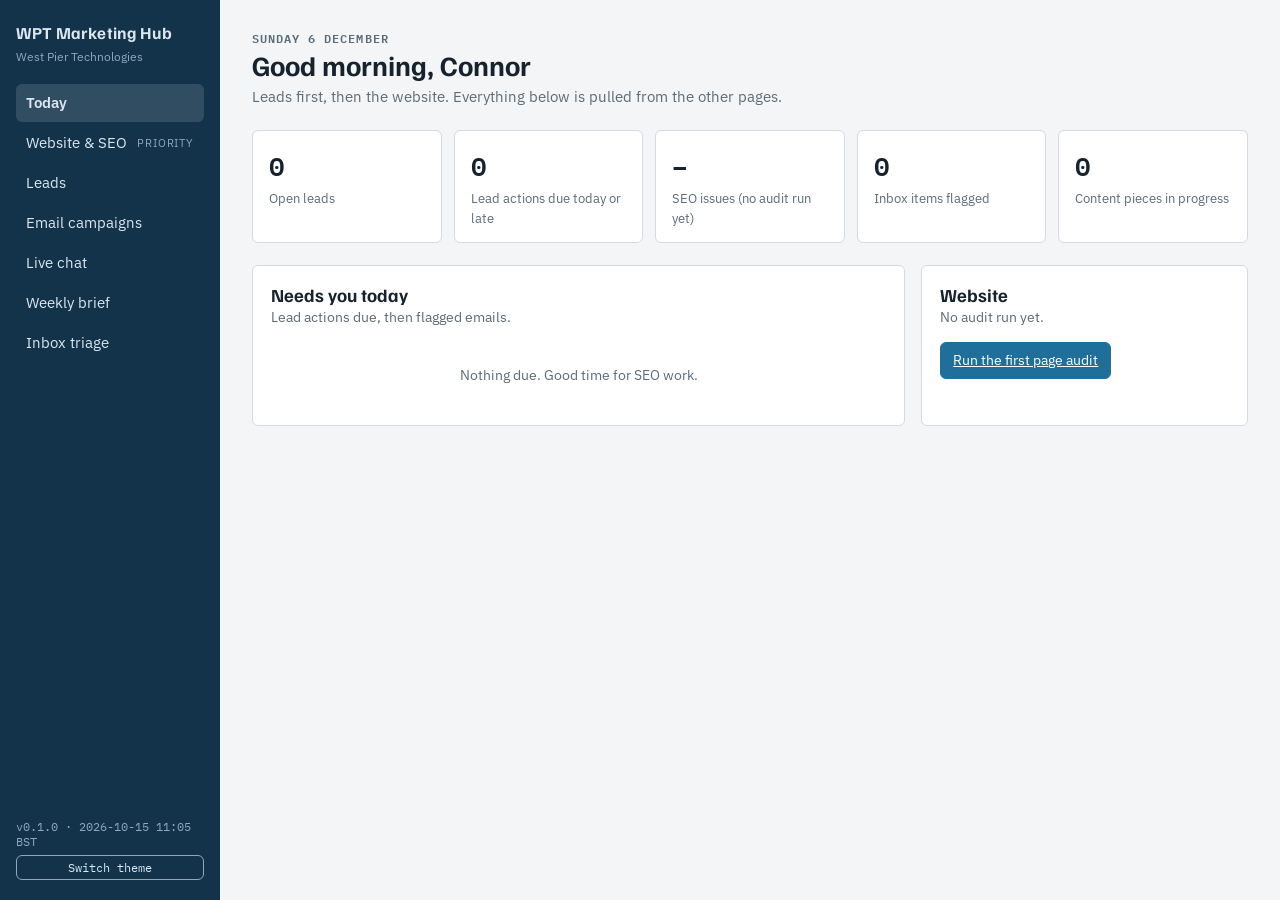
==== index.html @ 3bc54e57 "v0.1.0: First build of the hub with all seven pages Co-Authored-By: Claude Opus 5.5 <noreply@anthrop" ====
<!doctype html>
<html lang="en-GB">
<head>
<meta charset="utf-8">
<meta name="viewport" content="width=device-width, initial-scale=1, viewport-fit=cover">
<title>WPT Marketing Hub</title>
<meta name="claude:viewport-fit-sides" content="cover">
<link rel="preconnect" href="https://fonts.googleapis.com">
<link rel="preconnect" href="https://fonts.gstatic.com" crossorigin>
<link rel="stylesheet" href="https://fonts.googleapis.com/css2?family=Familjen+Grotesk:wght@500;600;700&family=IBM+Plex+Mono:wght@400;600&family=IBM+Plex+Sans:wght@400;500;600&display=swap">
<link rel="stylesheet" href="assets/styles.css">
</head>
<body>
<div class="app">
  <aside class="rail">
    <div class="brand"><b>WPT Marketing Hub</b><span>West Pier Technologies</span></div>
    <nav class="nav" id="nav" aria-label="Hub pages"></nav>
    <div class="rail-foot">
      <span id="version-tag"></span>
      <button type="button" id="theme-toggle">Switch theme</button>
    </div>
  </aside>
  <main id="main"></main>
</div>
<div class="toast" id="toast" role="status" aria-live="polite"></div>
<script src="assets/app.js"></script>
</body>
</html>
---- assets/styles.css ----
/* Layout: fixed left rail of pages, working area on the right. Rail becomes a top strip on phones.
   Colour: deep Channel blue for structure, sodium-lamp amber for things needing action. */
:root {
  --bg: #F3F5F7;
  --surface: #FFFFFF;
  --sunk: #E8ECF0;
  --line: #D3DAE1;
  --fg: #16232E;
  --muted: #5B6B78;
  --rail: #12334A;
  --rail-fg: #DCE7EF;
  --rail-muted: #8FA9BC;
  --accent: #1F6F9A;
  --accent-soft: #DCEBF4;
  --flag: #B86A00;
  --flag-soft: #FBEBD2;
  --good: #2E7D4F;
  --good-soft: #DDF0E4;
  --bad: #B23A3A;
  --bad-soft: #F7DEDE;
  --font-display: "Familjen Grotesk", "Helvetica Neue", Arial, sans-serif;
  --font-body: "IBM Plex Sans", "Segoe UI", Roboto, Arial, sans-serif;
  --font-mono: "IBM Plex Mono", ui-monospace, Menlo, Consolas, monospace;
  --radius: 6px;
}
@media (prefers-color-scheme: dark) {
  :root:not([data-theme="light"]) {
    --bg: #0E171E; --surface: #15222C; --sunk: #1B2B37; --line: #2A3C4A;
    --fg: #E3EAF0; --muted: #93A6B5; --rail: #0A1319; --rail-fg: #DCE7EF; --rail-muted: #7891A3;
    --accent: #5BB0DE; --accent-soft: #17364A; --flag: #F0A63C; --flag-soft: #3A2A12;
    --good: #5CC489; --good-soft: #163626; --bad: #F07A7A; --bad-soft: #3E1C1C;
    color-scheme: dark;
  }
}
:root[data-theme="dark"] {
  --bg: #0E171E; --surface: #15222C; --sunk: #1B2B37; --line: #2A3C4A;
  --fg: #E3EAF0; --muted: #93A6B5; --rail: #0A1319; --rail-fg: #DCE7EF; --rail-muted: #7891A3;
  --accent: #5BB0DE; --accent-soft: #17364A; --flag: #F0A63C; --flag-soft: #3A2A12;
  --good: #5CC489; --good-soft: #163626; --bad: #F07A7A; --bad-soft: #3E1C1C;
  color-scheme: dark;
}

* { box-sizing: border-box; }
html, body { height: 100%; }
body {
  margin: 0; background: var(--bg); color: var(--fg);
  font: 15px/1.5 var(--font-body);
}
h1, h2, h3 { font-family: var(--font-display); text-wrap: balance; margin: 0; line-height: 1.2; }
h1 { font-size: 1.75rem; font-weight: 700; }
h2 { font-size: 1.15rem; font-weight: 700; }
h3 { font-size: 1rem; font-weight: 600; }
p { margin: 0; max-width: 68ch; }
a { color: var(--accent); }
button, input, select, textarea { font: inherit; color: inherit; }
:focus-visible { outline: 2px solid var(--accent); outline-offset: 2px; }

.app { display: grid; grid-template-columns: 220px 1fr; min-height: 100%; }
.rail {
  background: var(--rail); color: var(--rail-fg);
  padding-block: 20px; padding-left: max(16px, env(safe-area-inset-left, 0px)); padding-right: 16px;
  display: flex; flex-direction: column; gap: 18px;
  position: sticky; top: env(safe-area-inset-top, 0px); height: 100vh;
}
.brand { display: flex; flex-direction: column; gap: 2px; }
.brand b { font-family: var(--font-display); font-size: 1.05rem; letter-spacing: .01em; }
.brand span { font-size: .78rem; color: var(--rail-muted); }
.nav { display: flex; flex-direction: column; gap: 2px; }
.nav a {
  color: var(--rail-fg); text-decoration: none; padding: 8px 10px; border-radius: var(--radius);
  display: flex; justify-content: space-between; align-items: center; gap: 8px; font-size: .92rem;
}
.nav a:hover { background: rgba(255,255,255,.07); }
.nav a[aria-current="page"] { background: rgba(255,255,255,.13); font-weight: 600; }
.nav .count { font: 600 .72rem var(--font-mono); background: var(--flag); color: #1A1200; border-radius: 99px; padding: 1px 7px; }
.nav .pri { font-size: .68rem; text-transform: uppercase; letter-spacing: .08em; color: var(--rail-muted); }
.rail-foot { margin-top: auto; font: .72rem var(--font-mono); color: var(--rail-muted); display: flex; flex-direction: column; gap: 6px; }
.rail-foot button { background: none; border: 1px solid var(--rail-muted); color: var(--rail-fg); border-radius: var(--radius); padding: 4px 8px; cursor: pointer; font-size: .75rem; }

main {
  padding-block: 28px 60px;
  padding-left: max(16px, 2.5vw); padding-right: max(16px, env(safe-area-inset-right, 0px), 2.5vw);
  min-width: 0; display: flex; flex-direction: column; gap: 24px;
}
.page { display: flex; flex-direction: column; gap: 22px; }
.page-head { display: flex; flex-wrap: wrap; justify-content: space-between; align-items: flex-end; gap: 12px; }
.page-head p { color: var(--muted); margin-top: 4px; }
.eyebrow { font: 600 .72rem var(--font-mono); text-transform: uppercase; letter-spacing: .09em; color: var(--muted); }

.panel { background: var(--surface); border: 1px solid var(--line); border-radius: var(--radius); padding: 18px; display: flex; flex-direction: column; gap: 14px; min-width: 0; }
.panel-head { display: flex; flex-wrap: wrap; justify-content: space-between; align-items: center; gap: 10px; }
.panel-head p { color: var(--muted); font-size: .88rem; }
.grid { display: grid; gap: 16px; grid-template-columns: repeat(auto-fit, minmax(280px, 1fr)); }
.grid-2 { display: grid; gap: 16px; grid-template-columns: 2fr 1fr; }

.stats { display: grid; gap: 12px; grid-template-columns: repeat(auto-fit, minmax(160px, 1fr)); }
.stat { background: var(--surface); border: 1px solid var(--line); border-radius: var(--radius); padding: 14px 16px; display: flex; flex-direction: column; gap: 4px; }
.stat .n { font: 600 1.6rem var(--font-mono); font-variant-numeric: tabular-nums; }
.stat .l { font-size: .82rem; color: var(--muted); }
.stat.flag { border-color: var(--flag); }
.stat.flag .n { color: var(--flag); }

.btn { border: 1px solid var(--line); background: var(--surface); border-radius: var(--radius); padding: 7px 12px; cursor: pointer; font-size: .88rem; }
.btn:hover { border-color: var(--accent); }
.btn.primary { background: var(--accent); color: #fff; border-color: var(--accent); }
:root[data-theme="dark"] .btn.primary { color: #06141D; }
@media (prefers-color-scheme: dark) { :root:not([data-theme="light"]) .btn.primary { color: #06141D; } }
.btn.small { padding: 3px 8px; font-size: .78rem; }
.btn.danger { color: var(--bad); }
.row { display: flex; flex-wrap: wrap; gap: 8px; align-items: center; }

.field { display: flex; flex-direction: column; gap: 4px; font-size: .82rem; color: var(--muted); min-width: 0; }
.field input, .field select, .field textarea {
  background: var(--bg); border: 1px solid var(--line); border-radius: var(--radius); padding: 7px 9px; color: var(--fg); font-size: .9rem; width: 100%;
}
.field textarea { min-height: 70px; resize: vertical; }
.form-grid { display: grid; gap: 10px; grid-template-columns: repeat(auto-fit, minmax(180px, 1fr)); }

.table-wrap { overflow-x: auto; border: 1px solid var(--line); border-radius: var(--radius); }
table { border-collapse: collapse; width: 100%; font-size: .87rem; }
th, td { text-align: left; padding: 8px 10px; border-bottom: 1px solid var(--line); vertical-align: top; }
th { font: 600 .72rem var(--font-mono); text-transform: uppercase; letter-spacing: .06em; color: var(--muted); background: var(--sunk); white-space: nowrap; }
td.num, th.num { text-align: right; font-family: var(--font-mono); font-variant-numeric: tabular-nums; white-space: nowrap; }
tr:last-child td { border-bottom: 0; }
td input, td select { width: 100%; min-width: 110px; background: transparent; border: 1px solid transparent; border-radius: 4px; padding: 3px 5px; }
td input:hover, td select:hover, td input:focus, td select:focus { border-color: var(--line); background: var(--bg); }

.chip { display: inline-block; font: 600 .7rem var(--font-mono); padding: 2px 8px; border-radius: 99px; background: var(--sunk); color: var(--muted); white-space: nowrap; }
.chip.good { background: var(--good-soft); color: var(--good); }
.chip.flag { background: var(--flag-soft); color: var(--flag); }
.chip.bad { background: var(--bad-soft); color: var(--bad); }
.chip.info { background: var(--accent-soft); color: var(--accent); }
.chip.ex { background: transparent; border: 1px dashed var(--muted); }

.notice { border-left: 3px solid var(--flag); background: var(--flag-soft); padding: 10px 14px; border-radius: 0 var(--radius) var(--radius) 0; font-size: .88rem; }
.notice.info { border-color: var(--accent); background: var(--accent-soft); }
.muted { color: var(--muted); }
.mono { font-family: var(--font-mono); font-size: .85rem; }
.empty { padding: 22px; text-align: center; color: var(--muted); font-size: .9rem; }
.list { display: flex; flex-direction: column; gap: 0; }
.list-item { display: grid; grid-template-columns: auto 1fr auto; gap: 12px; align-items: start; padding: 10px 0; border-bottom: 1px solid var(--line); }
.list-item:last-child { border-bottom: 0; }
.list-item .t { font-weight: 600; font-size: .92rem; }
.list-item .s { color: var(--muted); font-size: .84rem; }
.prompt-box { background: var(--sunk); border-radius: var(--radius); padding: 14px; font-size: .88rem; white-space: pre-wrap; max-height: 220px; overflow: auto; }
.steps { display: grid; gap: 8px; grid-template-columns: repeat(auto-fit, minmax(150px, 1fr)); counter-reset: s; }
.steps div { background: var(--sunk); border-radius: var(--radius); padding: 10px 12px; font-size: .85rem; }
.steps b { display: block; font-family: var(--font-mono); font-size: .72rem; color: var(--muted); }
.bar { height: 6px; background: var(--sunk); border-radius: 99px; overflow: hidden; min-width: 60px; }
.bar i { display: block; height: 100%; background: var(--accent); }
.toast { position: fixed; right: max(16px, env(safe-area-inset-right, 0px)); bottom: calc(16px + env(safe-area-inset-bottom, 0px)); background: var(--fg); color: var(--bg); padding: 10px 14px; border-radius: var(--radius); font-size: .88rem; opacity: 0; transition: opacity .2s; pointer-events: none; }
.toast.show { opacity: 1; }
@media (prefers-reduced-motion: reduce) { .toast { transition: none; } }

@media (max-width: 860px) {
  .app { grid-template-columns: 1fr; }
  .rail { position: static; height: auto; padding-right: max(16px, env(safe-area-inset-right, 0px)); gap: 10px; }
  .nav { flex-direction: row; overflow-x: auto; gap: 4px; }
  .nav a { white-space: nowrap; }
  .nav .pri, .rail-foot { display: none; }
  .grid-2 { grid-template-columns: 1fr; }
}
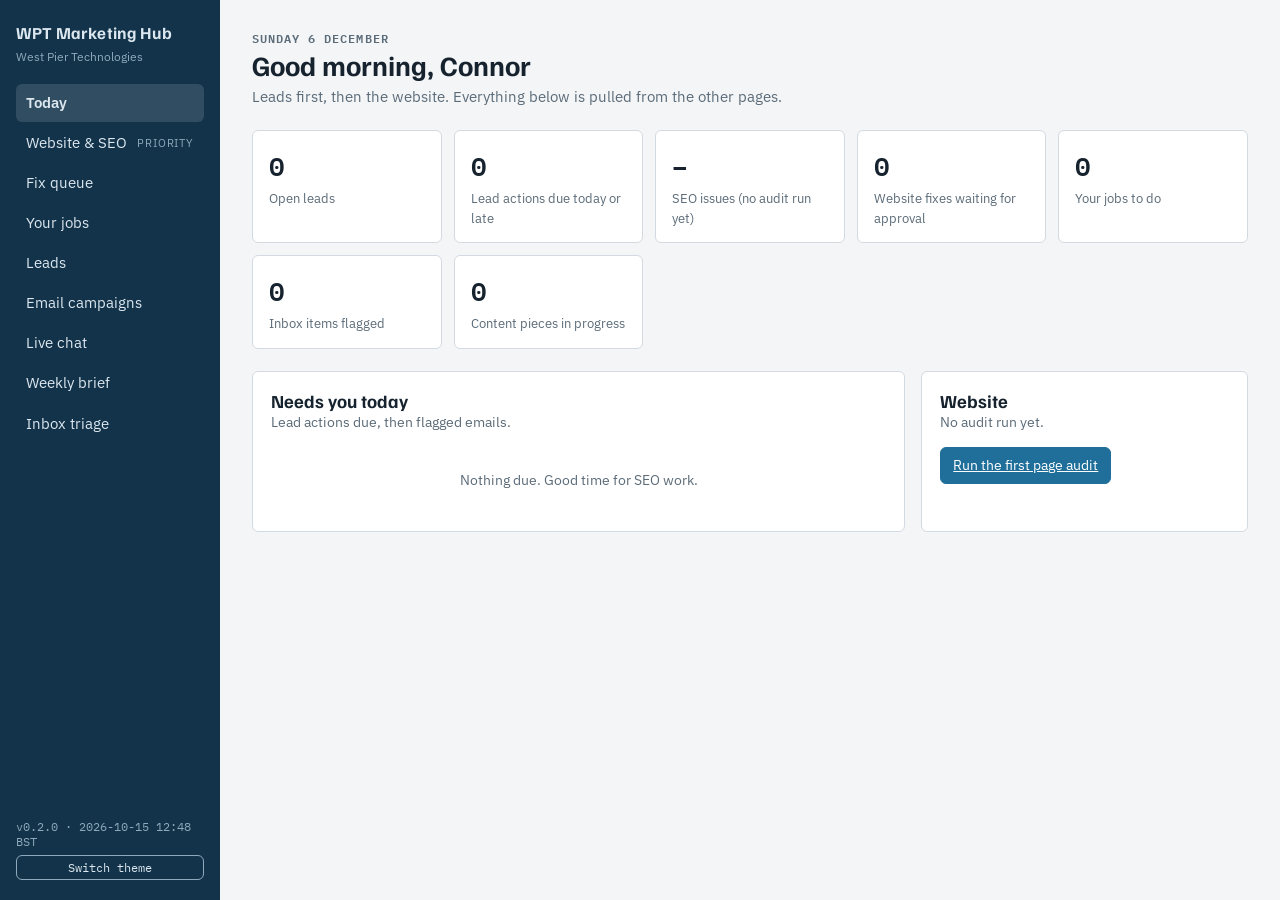
==== commit 0cdde88b: "v0.2.0: Fix queue, WordPress connection, undo and Your jobs Co-Authored-By: Claude Opus 5.5 <noreply" ====
--- a/index.html
+++ b/index.html
@@ -23,6 +23,7 @@
   <main id="main"></main>
 </div>
 <div class="toast" id="toast" role="status" aria-live="polite"></div>
+<script src="data/proposals.js"></script>
 <script src="assets/app.js"></script>
 </body>
 </html>
--- a/assets/styles.css
+++ b/assets/styles.css
@@ -148,6 +148,15 @@
 .steps b { display: block; font-family: var(--font-mono); font-size: .72rem; color: var(--muted); }
 .bar { height: 6px; background: var(--sunk); border-radius: 99px; overflow: hidden; min-width: 60px; }
 .bar i { display: block; height: 100%; background: var(--accent); }
+.cols2 { display: grid; gap: 14px; grid-template-columns: 1fr 1fr; }
+.cols2 > * { min-width: 0; }
+pre.was { margin: 0; background: var(--sunk); border-radius: var(--radius); padding: 9px 11px; font: .85rem/1.5 var(--font-mono); color: var(--fg); white-space: pre-wrap; word-break: break-word; max-height: 260px; overflow: auto; }
+.fix textarea { font-family: var(--font-mono); font-size: .85rem; }
+.fix h2 a { color: var(--fg); text-decoration: none; }
+.fix h2 a:hover { text-decoration: underline; }
+.hint { font-size: .75rem; color: var(--muted); }
+.btn[disabled] { opacity: .5; cursor: not-allowed; }
+@media (max-width: 700px) { .cols2 { grid-template-columns: 1fr; } }
 .toast { position: fixed; right: max(16px, env(safe-area-inset-right, 0px)); bottom: calc(16px + env(safe-area-inset-bottom, 0px)); background: var(--fg); color: var(--bg); padding: 10px 14px; border-radius: var(--radius); font-size: .88rem; opacity: 0; transition: opacity .2s; pointer-events: none; }
 .toast.show { opacity: 1; }
 @media (prefers-reduced-motion: reduce) { .toast { transition: none; } }
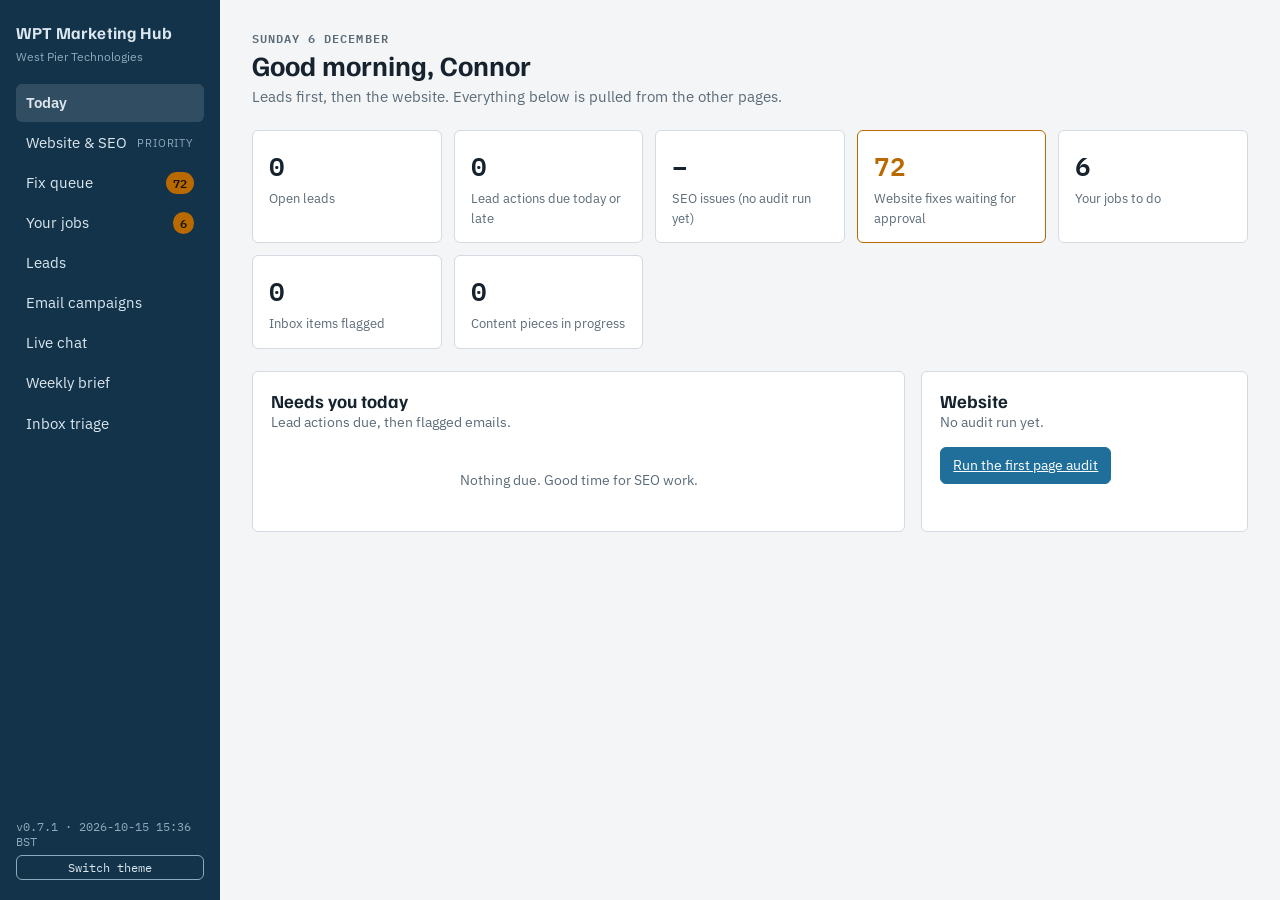
==== commit 7c220435: "v0.7.1: Fix H1 misread, snippet version check, Copy code buttons Co-Authored-By: Claude Opus 5.5 <no" ====
--- a/index.html
+++ b/index.html
@@ -24,6 +24,7 @@
 </div>
 <div class="toast" id="toast" role="status" aria-live="polite"></div>
 <script src="data/proposals.js"></script>
+<script src="data/snippets.js"></script>
 <script src="assets/app.js"></script>
 </body>
 </html>
--- a/assets/styles.css
+++ b/assets/styles.css
@@ -122,7 +122,14 @@
 th { font: 600 .72rem var(--font-mono); text-transform: uppercase; letter-spacing: .06em; color: var(--muted); background: var(--sunk); white-space: nowrap; }
 td.num, th.num { text-align: right; font-family: var(--font-mono); font-variant-numeric: tabular-nums; white-space: nowrap; }
 tr:last-child td { border-bottom: 0; }
+tr.dim td { opacity: .6; }
 td input, td select { width: 100%; min-width: 110px; background: transparent; border: 1px solid transparent; border-radius: 4px; padding: 3px 5px; }
+td textarea.cell { display: block; width: 100%; min-width: 100px; resize: none; overflow: hidden; field-sizing: content; background: transparent; border: 1px solid transparent; border-radius: 4px; padding: 3px 5px; font: inherit; line-height: 1.45; color: var(--fg); }
+td textarea.cell.wide { min-width: 200px; }
+td.row-actions { width: 1%; }
+td.row-actions .btn { margin: 0 0 4px; }
+td select { min-width: 96px; }
+td textarea.cell:hover, td textarea.cell:focus { border-color: var(--line); background: var(--bg); }
 td input:hover, td select:hover, td input:focus, td select:focus { border-color: var(--line); background: var(--bg); }
 
 .chip { display: inline-block; font: 600 .7rem var(--font-mono); padding: 2px 8px; border-radius: 99px; background: var(--sunk); color: var(--muted); white-space: nowrap; }
@@ -154,6 +161,19 @@
 .fix textarea { font-family: var(--font-mono); font-size: .85rem; }
 .fix h2 a { color: var(--fg); text-decoration: none; }
 .fix h2 a:hover { text-decoration: underline; }
+ul.where, ol.steps-list { margin: 6px 0 0; padding-left: 20px; font-size: .88rem; display: flex; flex-direction: column; gap: 4px; }
+.chart { margin: 0; display: flex; flex-direction: column; gap: 6px; min-width: 0; }
+.chart figcaption { font-size: .88rem; }
+.chart-svg { position: relative; }
+.chart svg { width: 100%; height: auto; display: block; }
+.chart .cg { stroke: var(--line); stroke-width: 1; }
+.chart .ct { fill: var(--muted); font: 11px var(--font-mono); }
+.chart .cline { fill: none; stroke: var(--accent); stroke-width: 2; stroke-linejoin: round; stroke-linecap: round; }
+.chart .carea { fill: var(--accent); fill-opacity: .1; }
+.chart .cdot, .chart .chov { fill: var(--accent); stroke: var(--surface); stroke-width: 2; }
+.chart .cx { stroke: var(--muted); stroke-width: 1; stroke-dasharray: 3 3; }
+.ctip { position: absolute; top: 0; transform: translateX(-50%); background: var(--fg); color: var(--bg); font: 12px var(--font-mono); padding: 4px 8px; border-radius: 4px; pointer-events: none; white-space: nowrap; }
+.stat .n .chip { font-size: .68rem; vertical-align: middle; }
 .hint { font-size: .75rem; color: var(--muted); }
 .btn[disabled] { opacity: .5; cursor: not-allowed; }
 @media (max-width: 700px) { .cols2 { grid-template-columns: 1fr; } }
